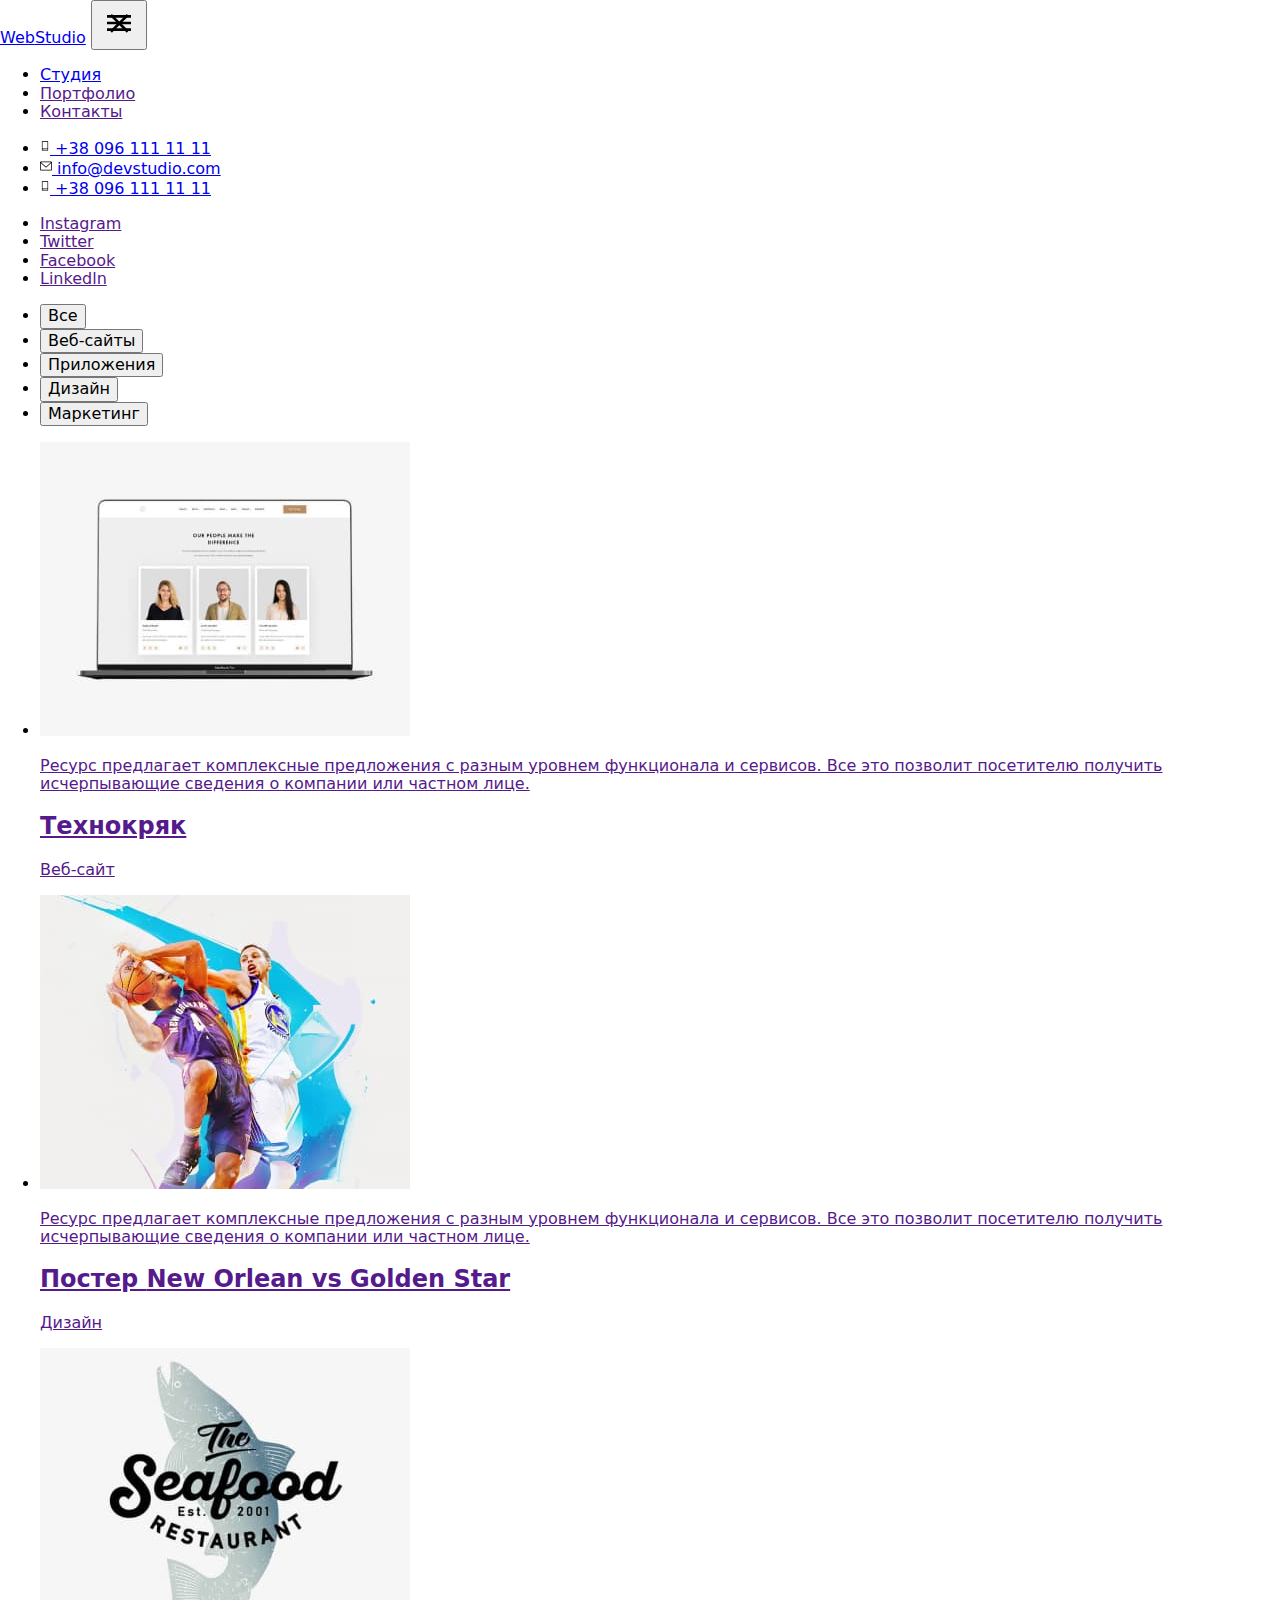
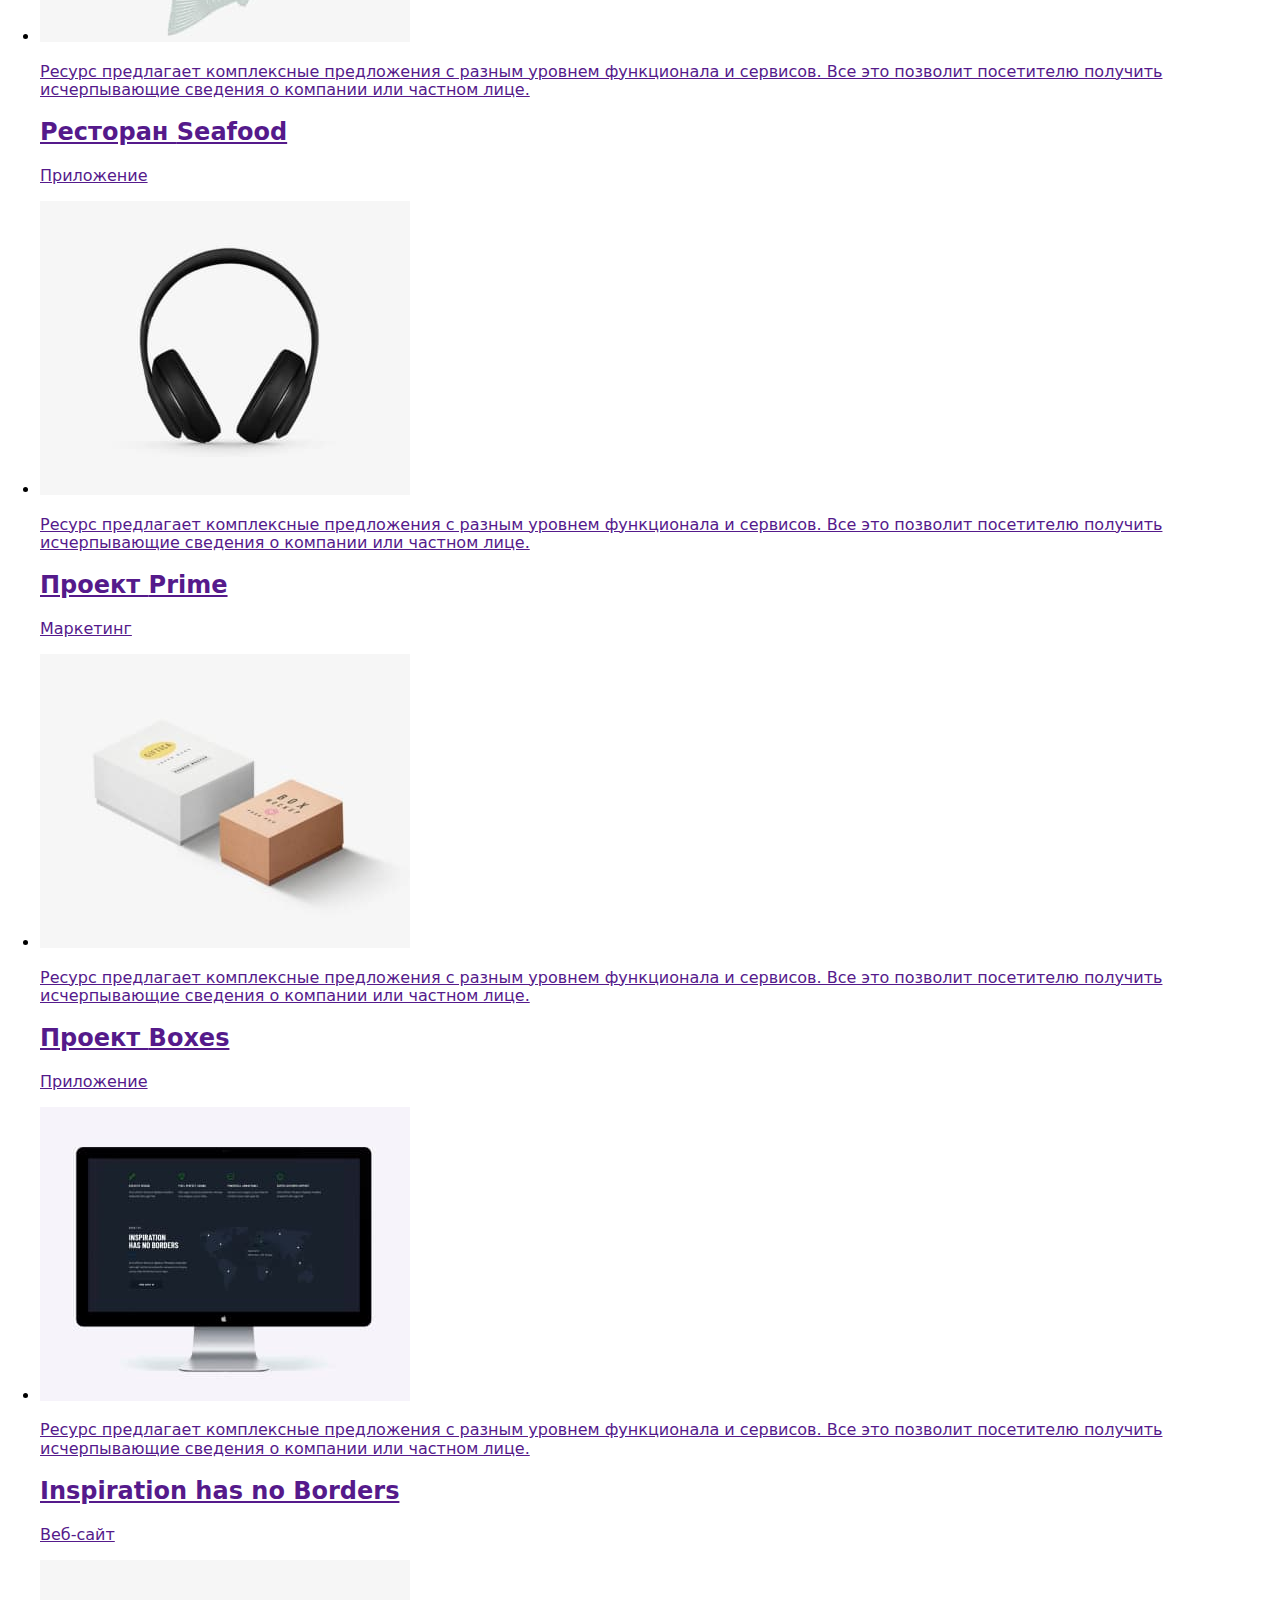
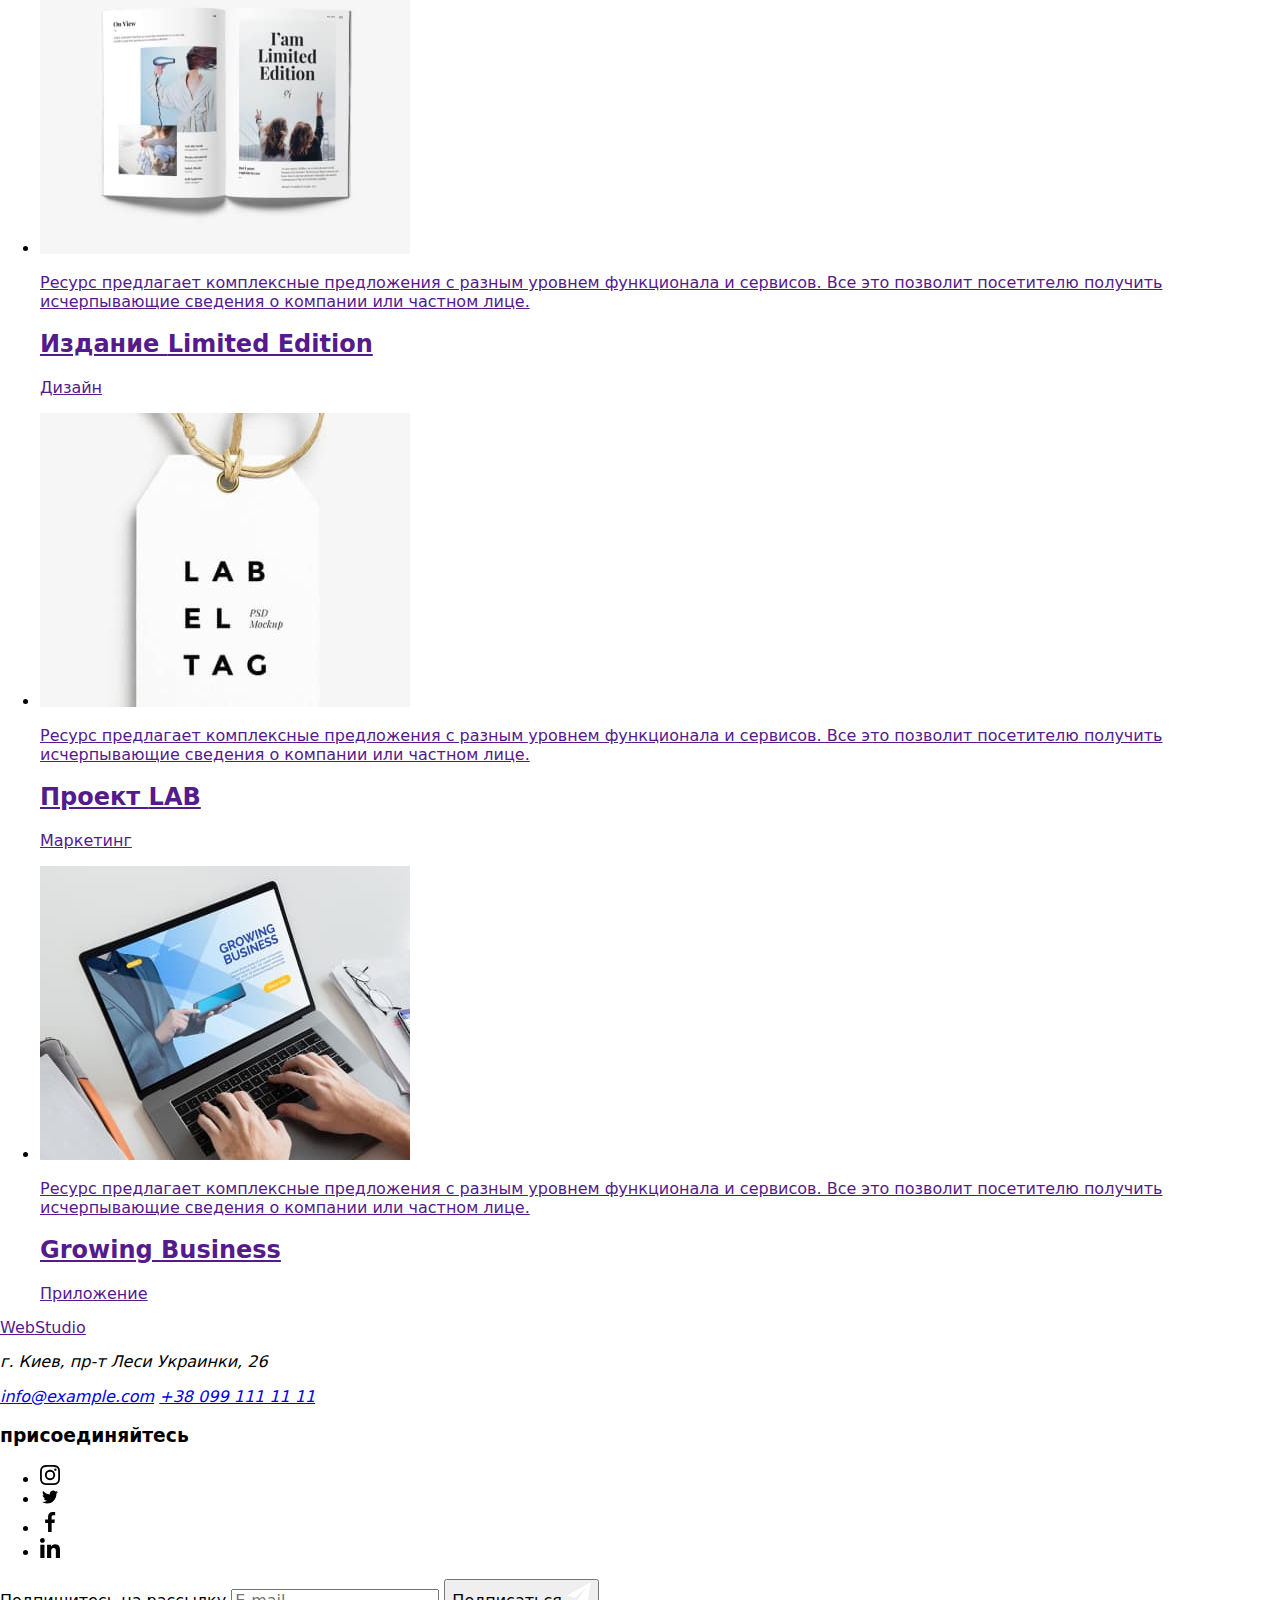
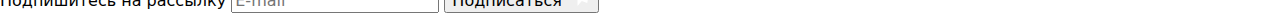
==== portfolio.html @ c349483f "Adaptive Sass" ====
<!DOCTYPE html>
    <html lang="ru">
    <head>
        <meta charset="UTF-8">
        <meta http-equiv="X-UA-Compatible" content="IE=edge">
        <meta name="viewport" content="width=device-width, initial-scale=1.0">
        <title>WebStudio</title>
        <link href="https://fonts.googleapis.com/css2?family=Raleway:wght@700&family=Roboto:wght@400;500;700;900&display=swap"
            rel="stylesheet">
        <link rel="stylesheet" href="https://cdnjs.cloudflare.com/ajax/libs/modern-normalize/1.1.0/modern-normalize.min.css">
        <link rel="stylesheet" href="./dist/css/main.min.css">
    </head>
    <body>
        <header class="header">
            <div class="container header__container">
                <div class="header__flex">
                    <a href="./index.html" class="logo link"><span class="logo__part">Web</span>Studio</a>
                    <button data-menu-button class="header__button" aria-expanded="false" aria-controls="header-menu">
                        <svg width=40 height="40">
                            <use class="header__menu-open" href="./images/symbol-defs-squoash.svg#menu-open"></use>
                            <use class="header__close-menu" href="./images/symbol-defs-squoash.svg#close-menu"></use>
                        </svg>
                    </button>
                </div>
                <div data-menu class="header__menu" id="header-menu">
                    <nav>
                        <ul class="site-nav list">
                            <li class="site-nav__item">
                                    <a href="./index.html" class="site-nav__link link ">Студия</a>
                            </li>
                            <li class="site-nav__item">
                                <div class="site-nav__current">
                                    <a href="" class="site-nav__link site-nav__link--current link">Портфолио</a>
                                </div>
                            </li>
                            <li class="site-nav__item"><a href="" class="site-nav__link link">Контакты</a>
                            </li>
                        </ul>
                    </nav>
                    <ul class="contacts-nav list">
                        <li class="contacts-nav__item">
                            <a href="tel:+380961111111" class="contacts-nav__tel link">
                                <svg width="10" height="16" class="contacts-nav__icon">
                                    <use href="./images/symbol-defs-squoash.svg#icon-smartphone"></use>
                                </svg>
                                +38 096 111 11 11</a>
                        </li>
                        <li class="contacts-nav__item">
                            <a href="mailto:info@devstudio.com" class="contacts-nav__link link">
                                <svg width="12" height="16" class="contacts-nav__icon">
                                    <use href="./images/symbol-defs-squoash.svg#icon-envelope"></use>
                                </svg>
                                info@devstudio.com</a>
                        </li>
                        <li class="contacts-nav__item">
                            <a href="tel:+380961111111" class="contacts-nav__link link">
                                <svg width="10" height="16" class="contacts-nav__icon">
                                    <use href="./images/symbol-defs-squoash.svg#icon-smartphone"></use>
                                </svg>
                                +38 096 111 11 11</a>
                        </li>
                    </ul>
                    <ul class="social-nav list">
                        <li class="social-nav__item">
                            <a class="social-nav__link link" href="">Instagram</a>
                        </li>
                        <li class="social-nav__item">
                            <a class="social-nav__link link" href="">Twitter</a>
                        </li>
                        <li class="social-nav__item">
                            <a class="social-nav__link link" href="">Facebook</a>
                        </li>
                        <li class="social-nav__item">
                            <a class="social-nav__link link" href="">Linkedln</a>
                        </li>
                    </ul>
        
                </div>
        
            </div>
        </header>
        <main class="section">
            <div class="container">
                <!-- <h1>Портфолио</h1> -->
                <ul class="portfolio-nav list">
                    <li class="portfolio-nav__item">
                        <button class="portfolio-nav__first-button" type="button">Все</button>
                    </li>
                    <li class="portfolio-nav__item"><button class="portfolio-nav__button" type="button">Веб-сайты</button></li>
                    <li class="portfolio-nav__item"><button class="portfolio-nav__button" type="button">Приложения</button></li>
                    <li class="portfolio-nav__item"><button class="portfolio-nav__button" type="button">Дизайн</button></li>
                    <li class="portfolio-nav__item"><button class="portfolio-nav__button" type="button">Маркетинг</button></li>
                </ul>
                <ul class="portfolio list">
                    <li class="portfolio__item">
                        <a href="" class="portfolio__link link">
                            <div class="portfolio__examples">
                                <div class="portfolio__thumb">    
                                    <img 
                                    class="portfolio__image"
                                    srcset="./images/jpg1.jpg 1x, ./images/potf1@2x.jpg 2x"
                                    src="./images/jpg1.jpg"   alt="Ноутбук з відкритим сайтом">                              
                                     <div class="portfolio__overlay">
                                        <p class="portfolio__overlay-text">Ресурс предлагает комплексные предложения с разным уровнем функционала и сервисов. Все это позволит посетителю получить исчерпывающие сведения о компании или частном лице.</p>
                                    </div>
                                </div>
                                <div class="portfolio__photo-card portfolio__photo-card--padding">
                                    <h2 class="portfolio__title">Технокряк</h2>
                                    <p class="portfolio__title-text">Веб-сайт</p>
                                </div>
                            </div>
                            
                        </a>
                    </li>
                    <li class="portfolio__item">
                        <a href="" class="portfolio__link link">
                            <div class="portfolio__examples">
                                <div class="portfolio__thumb">
                                    <img 
                                    class="portfolio__image" 
                                    srcset="./images/jpg2.jpg 1x, ./images/potf2@2x.jpg 2x"
                                    src="./images/jpg2.jpg"  alt="Гра в баскетбол">
                                    <div class="portfolio__overlay">
                                        <p class="portfolio__overlay-text">Ресурс предлагает комплексные предложения с разным уровнем функционала и сервисов. Все это позволит посетителю получить исчерпывающие сведения о компании или частном лице.</p>
                                    </div>
                                </div>
                                <div class="portfolio__photo-card">
                                    <h2 class="portfolio__title">Постер <span lang="en" class="title">New Orlean vs Golden Star</span></h2>
                                    <p class="portfolio__title-text">Дизайн</p>
                                    <!-- <p class="title-text">Текст після наведення на картинку</p> -->
                                </div>
                            </div>
                            
                        </a>
                    </li>
                    <li class="portfolio__item">
                        <a href="" class="portfolio__link link">
                            <div class="portfolio__examples">
                                <div class="portfolio__thumb">
                                    <img 
                                    class="portfolio__image" 
                                    srcset="./images/jpg3.jpg 1x, ./images/potf3@2x.jpg 2x"
                                    src="./images/jpg3.jpg"  alt="Лого фірми">
                                    <div class="portfolio__overlay">
                                        <p class="portfolio__overlay-text">Ресурс предлагает комплексные предложения с разным уровнем функционала и сервисов. Все это позволит посетителю получить исчерпывающие сведения о компании или частном лице.</p>
                                    </div>
                                </div>
                                <div class="portfolio__photo-card">
                                    <h2 class="portfolio__title">Ресторан <span lang="en" class="title">Seafood</span></h2>
                                    <p class="portfolio__title-text">Приложение</p>
                                    <!-- <p class="title-text">Текст після наведення на картинку</p> -->
                                </div> 
                            </div>
                            
                        </a>
                    </li>
                    <li class="portfolio__item">
                        <a href="" class="portfolio__link link">
                            <div class="portfolio__examples">
                                <div class="portfolio__thumb">
                                    <img 
                                    class="portfolio__image" 
                                    srcset="./images/jpg4.jpg 1x, ./images/potf4@2x.jpg 2x"
                                    src="./images/jpg4.jpg"  alt="Навушники">
                                    <div class="portfolio__overlay">
                                        <p class="portfolio__overlay-text">Ресурс предлагает комплексные предложения с разным уровнем функционала и сервисов. Все это позволит посетителю получить исчерпывающие сведения о компании или частном лице.</p>
                                    </div>
                                </div>
                                 <div class="portfolio__photo-card">
                                    <h2 class="portfolio__title">Проект <span lang="en" class="title">Prime</span></h2>
                                    <p class="portfolio__title-text">Маркетинг</p>
                                    <!-- <p class="title-text">Текст після наведення на картинку</p> -->
                                </div>
                            </div>
                            
                        </a>
                    </li>
                    <li class="portfolio__item">
                        <a href="" class="portfolio__link link">
                            <div class="portfolio__examples">
                                <div class="portfolio__thumb">
                                    <img 
                                    class="portfolio__image" 
                                    srcset="./images/jpg5.jpg 1x, ./images/potf5@2x.jpg 2x"
                                    src="./images/jpg5.jpg"  alt="Зображення коробок">
                                    <div class="portfolio__overlay">
                                        <p class="portfolio__overlay-text">Ресурс предлагает комплексные предложения с разным уровнем функционала и сервисов. Все это позволит посетителю получить исчерпывающие сведения о компании или частном лице.</p>
                                    </div>
                                </div>
                                <div class="portfolio__photo-card">
                                    <h2 class="portfolio__title">Проект <span lang="en" class="title">Boxes</span></h2>
                                    <p class="portfolio__title-text">Приложение</p>
                                    <!-- <p class="title-text">Текст після наведення на картинку</p> -->
                                </div>
                            </div>
                            
                        </a>
                    </li>
                    <li class="portfolio__item">
                        <a href="" class="portfolio__link link">
                            <div class="portfolio__examples">
                                <div class="portfolio__thumb">
                                    <img 
                                    class="portfolio__image" 
                                    srcset="./images/jpg6.jpg 1x, ./images/portf6@2x.jpg 2x"
                                    src="./images/jpg6.jpg"  alt="Монітор з відкритим сайтом">
                                    <div class="portfolio__overlay">
                                        <p class="portfolio__overlay-text">Ресурс предлагает комплексные предложения с разным уровнем функционала и сервисов. Все это позволит посетителю получить исчерпывающие сведения о компании или частном лице.</p>
                                    </div>
                                </div>
                                 <div class="portfolio__photo-card">
                                    <h2 lang="en" class="portfolio__title">Inspiration has no Borders</h2>
                                    <p class="portfolio__title-text">Веб-сайт</p>
                                    <!-- <p class="title-text">Текст після наведення на картинку</p> -->
                                </div>
                            </div>
                            
                        </a>
                    </li>
                    <li class="portfolio__item">
                        <a href="" class="portfolio__link link">
                            <div class="portfolio__examples">
                                <div class="portfolio__thumb">
                                    <img 
                                    class="portfolio__image" 
                                    srcset="./images/jpg7.jpg 1x, ./images/portf7@2x.jpg 2x"
                                    src="./images/jpg7.jpg"  alt="Відкритий журнал">
                                    <div class="portfolio__overlay">
                                        <p class="portfolio__overlay-text">Ресурс предлагает комплексные предложения с разным уровнем функционала и сервисов. Все это позволит посетителю получить исчерпывающие сведения о компании или частном лице.</p>
                                    </div>
                                </div>
                                <div class="portfolio__photo-card">
                                    <h2 class="portfolio__title">Издание <span lang="en" class="title">Limited Edition</span></h2>
                                    <p class="portfolio__title-text">Дизайн</p>
                                    <!-- <p class="title-text">Текст після наведення на картинку</p> -->
                                </div>
                            </div>
                            
                        </a>
                    </li>
                    <li class="portfolio__item">
                        <a href="" class="portfolio__link link">
                            <div class="portfolio__examples">
                                <div class="portfolio__thumb">
                                    <img 
                                    class="portfolio__image" 
                                    srcset="./images/jpg8.jpg 1x, ./images/portf8@2x.jpg 2x"
                                    src="./images/jpg8.jpg"  alt="Лейбл">
                                    <div class="portfolio__overlay">
                                        <p class="portfolio__overlay-text">Ресурс предлагает комплексные предложения с разным уровнем функционала и сервисов. Все это позволит посетителю получить исчерпывающие сведения о компании или частном лице.</p>
                                    </div>
                                </div>
                                <div class="portfolio__photo-card">
                                    <h2 class="portfolio__title">Проект <span lang="en" class="title">LAB</span></h2>
                                    <p class="portfolio__title-text">Маркетинг</p>
                                    <!-- <p class="title-text">Текст після наведення на картинку</p> -->
                                </div>
                            </div>
                        </a>
                    </li>
                    <li class="portfolio__item">
                    <a href="" class="portfolio__link link">
                        <div class="portfolio__examples">
                            <div class="portfolio__thumb">                                    
                                <img 
                                class="portfolio__image" 
                                srcset="./images/jpg9.jpg 1x, ./images/portf9@2x.jpg 2x"
                                src="./images/jpg9.jpg"  alt="Ноутбук з відкритим сайтом">
                                    <div class="portfolio__overlay">
                                        <p class="portfolio__overlay-text">Ресурс предлагает комплексные предложения с разным уровнем функционала и сервисов. Все это позволит посетителю получить исчерпывающие сведения 
                                            о компании или частном лице.</p>
                                    </div>
                            </div>
                            <div class="portfolio__photo-card">
                                <h2 lang="en" class="portfolio__title">Growing Business</h2>
                                <p class="portfolio__title-text">Приложение</p>
                                <!-- <p class="title-text">Текст після наведення на картинку</p> -->
                            </div>
                        </div>
                        
                    </a>
                    </li>
                </ul>
            </div>
        </main>
    <footer class="footer">
        <div class="footer__container container">
            <div class="footer__container-flex">
                <div class="footer__box">
                    <a href="" class="logo logo link"><span class="footer__logo-part">Web</span>Studio</a>
                    <address class="address">
                        <p class="address__city">г. Киев, пр-т Леси Украинки, 26</p>
                        <a href="mailto:" class="address__link link">info@example.com</a>
                        <a href="tel:+380991111111" class="address__link link">+38 099 111 11 11</a>
                    </address>
                </div>
                <div class="join">
                    <h3 class="join__title">присоединяйтесь</h3>
                    <ul class="join__list list">
                        <li class="join__item">
                            <a href="" class="join__link link">
                                <svg width="20" height="20" class="join__link-icon">
                                    <use href="./images/symbol-defs-squoash.svg#icon-instagram-2"></use>
                                </svg>
                            </a>
                        </li>
                        <li class="join__item">
                            <a href="" class="join__link link">
                                <svg width="20" height="16" class="join__link-icon">
                                    <use href="./images/symbol-defs-squoash.svg#icon-twitter-1"></use>
                                </svg>
                            </a>
                        </li>

                        <li class="join__item">
                            <a href="" class="join__link link">
                                <svg width="20" height="24" class="join__link-icon">
                                    <use href="./images/symbol-defs-squoash.svg#icon-facebook-1"></use>
                                </svg>
                            </a>
                        </li>

                        <li class="join__item">
                            <a href="" class="join__link link">
                                <svg width="20" height="20" class="join__link-icon">
                                    <use href="./images/symbol-defs-squoash.svg#icon-linkedin-1"></use>
                                </svg>
                            </a>
                    </ul>
                </div>
            </div>
            <form class="spam-form">
                <label class="spam-form__label">
                    Подпишитесь на рассылку
                    <input type="email" name="email" class="spam-form__input" placeholder="E-mail">
                </label>
                <button type="submit" class="spam-form__button button">Подписаться
                    <svg class="spam-form__icon-send" width="24" height="24">
                        <use href="./images/symbol-defs-squoash.svg#icon-send"></use>
                    </svg>
                </button>
            </form>
        </div>
    </footer>
    <script src="./js/modal.js"></script>
    <script src="./js/modal-menu.js"></script>
    </body>

    </html>
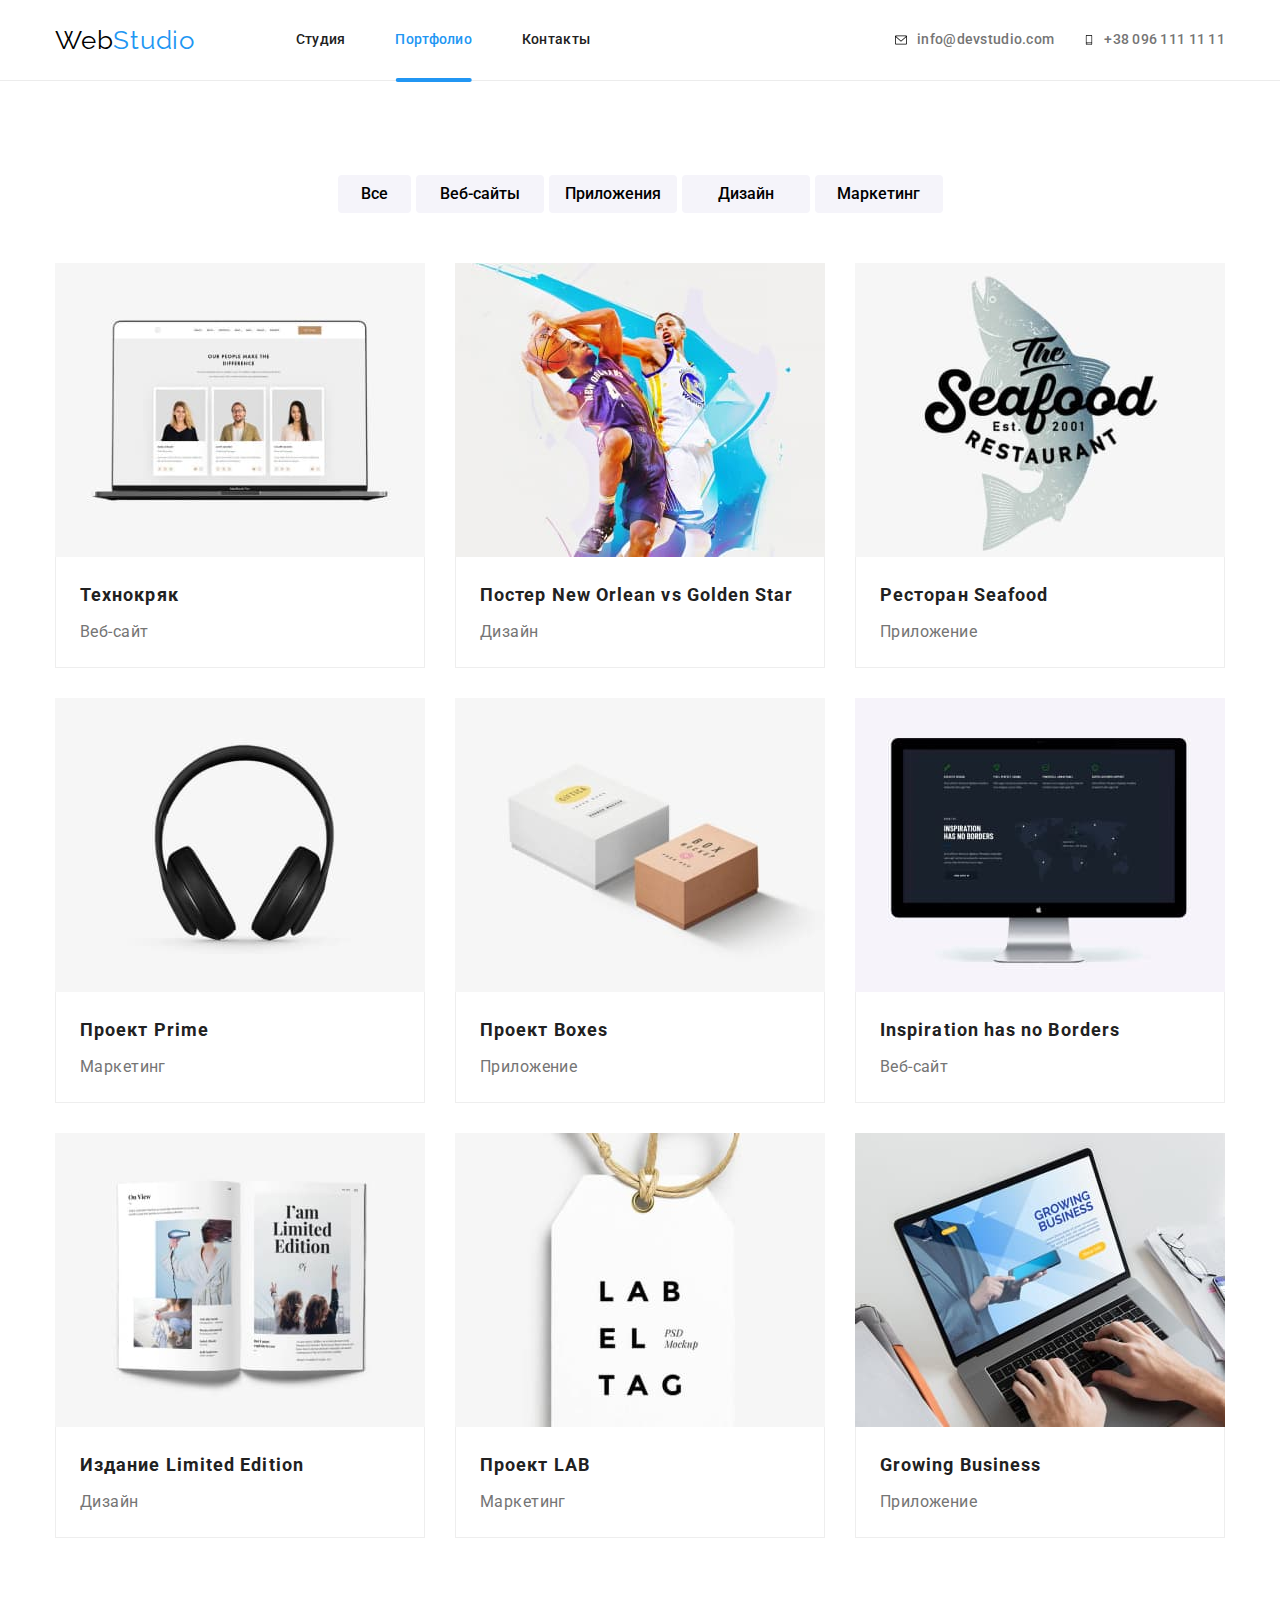
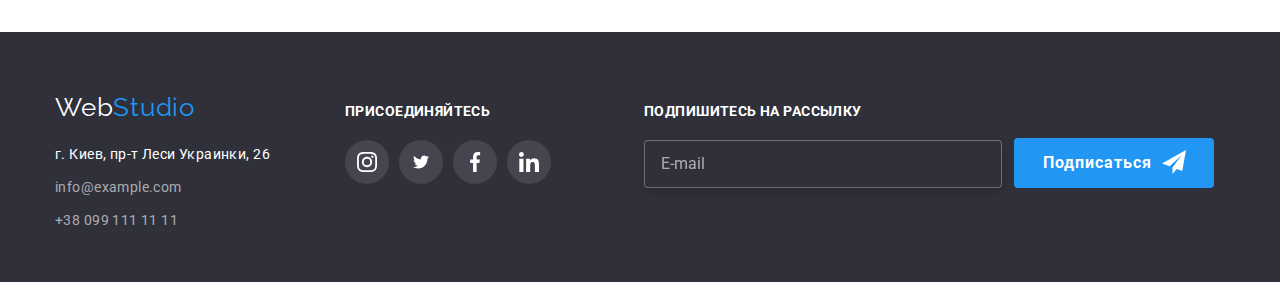
==== commit ceb33b2a: "j" ====
--- a/portfolio.html
+++ b/portfolio.html
@@ -8,7 +8,7 @@
         <link href="https://fonts.googleapis.com/css2?family=Raleway:wght@700&family=Roboto:wght@400;500;700;900&display=swap"
             rel="stylesheet">
         <link rel="stylesheet" href="https://cdnjs.cloudflare.com/ajax/libs/modern-normalize/1.1.0/modern-normalize.min.css">
-        <link rel="stylesheet" href="./dist/css/main.min.css">
+        <link rel="stylesheet" href="./css/main.min.css">
     </head>
     <body>
         <header class="header">
--- a/css/main.min.css
+++ b/css/main.min.css
@@ -0,0 +1 @@
+/*! modern-normalize v1.1.0 | MIT License | https://github.com/sindresorhus/modern-normalize */*,::before,::after{box-sizing:border-box}html{line-height:1.15;-webkit-text-size-adjust:100%;-moz-tab-size:4;-o-tab-size:4;tab-size:4}body{margin:0;font-family:system-ui,-apple-system,"Segoe UI",Roboto,Helvetica,Arial,sans-serif,"Apple Color Emoji","Segoe UI Emoji"}hr{height:0;color:inherit}abbr[title]{-webkit-text-decoration:underline dotted;text-decoration:underline dotted}b,strong{font-weight:bolder}code,kbd,samp,pre{font-family:ui-monospace,SFMono-Regular,Consolas,"Liberation Mono",Menlo,monospace;font-size:1em}small{font-size:80%}sub,sup{font-size:75%;line-height:0;position:relative;vertical-align:baseline}sub{bottom:-0.25em}sup{top:-0.5em}table{text-indent:0;border-color:inherit}button,input,optgroup,select,textarea{font-family:inherit;font-size:100%;line-height:1.15;margin:0}button,select{text-transform:none}button,[type=button],[type=reset],[type=submit]{-webkit-appearance:button}::-moz-focus-inner{border-style:none;padding:0}:-moz-focusring{outline:1px dotted ButtonText}:-moz-ui-invalid{box-shadow:none}legend{padding:0}progress{vertical-align:baseline}::-webkit-inner-spin-button,::-webkit-outer-spin-button{height:auto}[type=search]{-webkit-appearance:textfield;outline-offset:-2px}::-webkit-search-decoration{-webkit-appearance:none}::-webkit-file-upload-button{-webkit-appearance:button;font:inherit}summary{display:list-item}body{background-color:#fff;color:#212121;font-family:"Roboto",sans-serif;font-size:14px;line-height:1.14;letter-spacing:.03em}body.modal-open{overflow:hidden}img{max-width:100%;display:block;height:auto}.container{max-width:1200px;padding-left:15px;padding-right:15px;margin-left:auto;margin-right:auto}.section{margin-left:auto;margin-right:auto;padding-top:94px;padding-bottom:94px}h1,h2,h3,p,ul{margin:0;padding:0}.list{list-style:none}.link{display:block;text-decoration:none;transition:color 250ms cubic-bezier(0.4, 0, 0.2, 1),background-color 250ms cubic-bezier(0.4, 0, 0.2, 1)}.link:hover,.link:focus{color:#2196f3}.button{display:inline-block;font-weight:700;font-size:16px;line-height:1.88px;letter-spacing:.06em;height:50px;border:0;border-radius:4px;background-color:#2196f3;color:#fff;cursor:pointer;transition:background-color 250ms cubic-bezier(0.4, 0, 0.2, 1)}.button:hover,.button:focus{background-color:teal}.section-title{margin-bottom:50px;font-weight:700;font-size:36px;line-height:1.17;text-align:center}.logo,.logo__part{font-family:"Raleway",sans-serif;font-size:26px;line-height:1.19;letter-spacing:.03em;color:#000}.logo{color:#2196f3}.header{position:relative;border-bottom:1px solid #ececec;margin-left:auto;margin-right:auto}.header__button{display:none}.header__button.is-open .header__menu-open{display:none}.header__button.is-open .header__close-menu{display:block}.header__button .header__close-menu{display:none}.header__menu.is-open{display:block}.site-nav__link{color:inherit;font-weight:500;letter-spacing:.02em}.site-nav__link--current{color:#2196f3}.site-nav__current{position:relative}.contacts-nav__icon{display:none}.contacts-nav__link:hover .contacts-nav__icon,.contacts-nav__link:focus .contacts-nav__icon{fill:#2196f3}.contacts-nav__link{color:#757575;letter-spacing:.02em;font-weight:500}.social-nav__item{position:relative}.social-nav__item:not(:last-child){padding-right:10px}.social-nav__item:not(:first-child){padding-left:10px}.social-nav__item:not(:last-child)::after{content:"";display:block;position:absolute;top:-2px;right:0;height:22px;width:1px;background-color:rgba(33,33,33,.2)}.social-nav__link{font-weight:500;font-size:18px;line-height:1.22;letter-spacing:.02em;color:#2196f3;cursor:pointer}.hero{background-color:#2f303a;background-image:linear-gradient(to right, rgba(47, 48, 58, 0.4), rgba(47, 48, 58, 0.4)),url(/images/Header-mob.jpg);background-repeat:no-repeat;background-size:cover;text-align:center;max-width:1600px}@media(min-device-pixel-ratio: 2),(-webkit-min-device-pixel-ratio: 2),(min-resolution: 192dpi),(min-resolution: 2dppx){.hero{background-image:linear-gradient(to right, rgba(47, 48, 58, 0.4), rgba(47, 48, 58, 0.4)),url(/images/Header-mob@2x.jpg)}}@media screen and (min-width: 481px){.hero{background-image:linear-gradient(to right, rgba(47, 48, 58, 0.4), rgba(47, 48, 58, 0.4)),url(/images/Header-tab.jpg)}}@media screen and (min-width: 481px)and (min-device-pixel-ratio: 2),screen and (min-width: 481px)and (-webkit-min-device-pixel-ratio: 2),screen and (min-width: 481px)and (min-resolution: 192dpi),screen and (min-width: 481px)and (min-resolution: 2dppx){.hero{background-image:linear-gradient(to right, rgba(47, 48, 58, 0.4), rgba(47, 48, 58, 0.4)),url(/images/Header-tab@2x.jpg)}}@media screen and (min-width: 1200px){.hero{background-image:linear-gradient(to right, rgba(47, 48, 58, 0.4), rgba(47, 48, 58, 0.4)),url(/images/header-pc.jpg)}}@media screen and (min-width: 1200px)and (min-device-pixel-ratio: 2),screen and (min-width: 1200px)and (-webkit-min-device-pixel-ratio: 2),screen and (min-width: 1200px)and (min-resolution: 192dpi),screen and (min-width: 1200px)and (min-resolution: 2dppx){.hero{background-image:linear-gradient(to right, rgba(47, 48, 58, 0.4), rgba(47, 48, 58, 0.4)),url(/images/headep-pc@2x.jpg)}}.hero__title{font-weight:900;font-size:44px;line-height:1.36;letter-spacing:.06em;text-transform:uppercase;text-align:center;color:#fff;margin-bottom:30px}.hero__button{padding:10px 32px}.backdrop{position:fixed;top:0;bottom:0;width:100vw;height:100vh;background-color:rgba(0,0,0,.2);transform:scale(1);transition-property:transform;transition-duration:500ms;transition-timing-function:cubic-bezier(0.4, 0, 0.2, 1);transition-delay:50ms}.is-hidden{opacity:0;pointer-events:none;transform:scale(0);transition-property:transform,opacity;transition-duration:500ms,1ms;transition-timing-function:cubic-bezier(0.4, 0, 0.2, 1),linear;transition-delay:50ms,430ms}.modal{position:absolute;top:50%;left:50%;transform:translate(-50%, -50%);background:#fff;box-shadow:0px 1px 3px rgba(0,0,0,.12),0px 1px 1px rgba(0,0,0,.14),0px 2px 1px rgba(0,0,0,.2);border-radius:4px;padding:60px 40px 60px 40px;z-index:1000}.modal__close-button{display:flex;justify-content:center;align-items:center;position:absolute;right:8px;top:8px;width:30px;height:30px;background:#fff;border:1px solid rgba(0,0,0,.1);border-radius:50%;transition:fill 250ms cubic-bezier(0.4, 0, 0.2, 1)}.modal__title{display:block;font-weight:700;font-size:20px;line-height:1.15;text-align:center;margin-bottom:30px}.form__label:not(:last-child){position:relative;display:block;margin-bottom:28px}.form__label:nth-child(3){margin-bottom:10px}.form__label:nth-child(4){margin-bottom:20px}.form__input{display:block;width:100%;border:1px solid rgba(33,33,33,.2);border-radius:4px;padding:11px 13px 11px 42px;transition:border-color 250ms cubic-bezier(0.4, 0, 0.2, 1)}.form__text{position:absolute;top:50%;left:0;font-size:12px;line-height:1.17;letter-spacing:.01em;margin-left:42px;color:#757575;outline:none;transform:translateY(-50%);transition:transform 250ms cubic-bezier(0.4, 0, 0.2, 1)}.form__textarea{resize:none;width:100%;padding:12px 16px 12px 16px;border:1px solid rgba(33,33,33,.2);border-radius:4px;height:120px;outline:none;transition:border-color 250ms cubic-bezier(0.4, 0, 0.2, 1)}.form__input:hover,.form__input:focus,.form__textarea:hover,.form__textarea:focus{border-color:#2196f3;outline:none}.form__label:hover .form__icon,.form__label:focus .form__icon{fill:#2196f3}.form__input:not(:-moz-placeholder-shown)~.form__text{transform:translateY(-40px)}.form__input:not(:-ms-input-placeholder)~.form__text{transform:translateY(-40px)}.form__input:not(:placeholder-shown)~.form__text,.form__label:hover .form__text{transform:translateY(-40px)}.form__icon{position:absolute;top:50%;left:0;transform:translateY(-50%);margin-left:15px}.form__comment-text{display:block;font-size:12px;line-height:1.17;letter-spacing:.01em;color:#757575;margin-bottom:4px}.form__mail-consent{display:flex;justify-content:center;align-items:center}.form__consent-text{line-height:1.71;color:#757575;margin-left:8px}.form__link{color:#2196f3}.form__checkbox{position:absolute;width:1px;height:1px;overflow:hidden;clip:rect(0 0 0 0)}.form__checkbox:checked~.form__icon-rectangle{display:none}.form__icon-check{display:none;pointer-events:none}.form__checkbox:checked~.form__icon-check{display:block}.modal__send-button{display:block;padding:10px 55px 10px 56px;margin-top:30px;margin-left:auto;margin-right:auto}.modal__close-button:hover,.modal__close-button:focus{fill:#2196f3}.peculiarities{display:block}.feature__box{display:flex;justify-content:center;align-items:center;background-color:#f5f4fa;height:120px;margin-bottom:30px;border-radius:4px}.feature__title{font-size:14px;font-weight:700;text-transform:uppercase;margin-bottom:10px}.feature__text{line-height:1.71;color:#757575}.works{display:none}.works__list{display:flex;justify-content:space-between;align-items:center}.works__thumb{position:relative}.works__overlay{position:absolute;bottom:0;left:0;width:100%;background-color:rgba(47,48,58,.8);padding-top:27px;padding-bottom:27px;font-weight:700;font-size:14px;text-align:center;text-transform:uppercase;color:#fff}.team{background-color:#f5f4fa}.team__list{display:block}.employee{width:100%;padding-bottom:24px;background-color:#fff;box-shadow:0px 1px 3px rgba(0,0,0,.12),0px 1px 1px rgba(0,0,0,.14),0px 2px 1px rgba(0,0,0,.2);border-radius:0px 0px 4px 4px}.employee__name{font-weight:500;font-size:16px;line-height:1.19;text-align:center;margin-top:30px;margin-bottom:10px}.employee__position{font-size:16px;line-height:1.19;text-align:center;color:#757575;margin-bottom:16px}.employee__social-media{display:flex;justify-content:center;align-items:center}.employee__list-item:not(:last-child){margin-right:10px}.employee__link,.join__link{display:flex;justify-content:center;align-items:center;width:44px;height:44px;border-radius:50%}.employee__link:hover,.join__link:hover{background-color:#2196f3}.employee__link:hover .employee__link-icon,.join__link:hover .employee__link-icon{fill:#fff}.employee__link:focus,.join__link:focus{background-color:#2196f3}.employee__link:focus .employee__link-icon,.join__link:focus .employee__link-icon{fill:#fff}.employee__link-icon{fill:#afb1b8}.clients{display:flex;justify-content:center;gap:30px}.clients__link{height:92px;border:1px solid #afb1b8;border-radius:4px;display:flex;justify-content:center;align-items:center;transition:border-color 250ms cubic-bezier(0.4, 0, 0.2, 1)}.clients__link:hover{border:1px solid #2196f3}.clients__link:hover .clients__link-icon{fill:#2196f3}.clients__link:focus{border:1px solid #2196f3}.clients__link-icon{fill:#afb1b8;transition:fill 250ms cubic-bezier(0.4, 0, 0.2, 1)}.portfolio-nav{display:flex;justify-content:center}.portfolio-nav__item:not(:last-child){margin-right:5px}.portfolio-nav__button,.portfolio-nav__first-button{min-width:128px;height:38px;border-radius:4px;font-weight:500;font-size:16px;line-height:1.63px;background:#f5f4fa;border:none;cursor:pointer;transition:background-color 250ms cubic-bezier(0.4, 0, 0.2, 1),color 250ms cubic-bezier(0.4, 0, 0.2, 1),box-shadow 250ms cubic-bezier(0.4, 0, 0.2, 1)}.portfolio-nav__first-button{min-width:73px}.portfolio-nav__button:hover,.portfolio-nav__first-button:hover,.portfolio-nav__button:focus,.portfolio-nav__first-button:focus{background-color:#2196f3;color:#fff;box-shadow:0px 3px 1px rgba(0,0,0,.1),0px 1px 2px rgba(0,0,0,.08),0px 2px 2px rgba(0,0,0,.12)}.portfolio__photo-card{border-left:1px solid #eee;border-right:1px solid #eee;border-bottom:1px solid #eee;padding:20px 24px}.portfolio__examples{transition:box-shadow 250ms cubic-bezier(0.4, 0, 0.2, 1)}.portfolio__examples:hover,.portfolio__examples:focus{box-shadow:0px 1px 1px rgba(0,0,0,.12),0px 4px 4px rgba(0,0,0,.06),1px 4px 6px rgba(0,0,0,.16)}.portfolio__thumb{position:relative;overflow:hidden}.portfolio__image{width:100%}.portfolio__overlay{position:absolute;bottom:0;left:0;width:100%;height:100%;background-color:rgba(33,150,243,.9);transform:translateY(101%);transition:transform 250ms cubic-bezier(0.4, 0, 0.2, 1)}.portfolio__examples:hover .portfolio__overlay,.portfolio__examples:focus .portfolio__overlay{transform:translateY(0);transition:transform 250ms cubic-bezier(0.4, 0, 0.2, 1)}.portfolio__overlay-text{font-size:18px;line-height:1.56;color:#fff;padding:63px 24px}.portfolio__title{color:#212121;font-weight:700;font-size:18px;line-height:2;letter-spacing:.06em}.portfolio__title-text{font-size:16px;line-height:1.88;color:#757575;margin-top:4px}.footer{background-color:#2f303a;margin-left:auto;margin-right:auto}.footer__logo-part{color:#fff}.address{margin-top:20px}.address__city{color:#fff;margin-bottom:9px;font-style:normal;line-height:1.71}.address__link{font-style:normal;line-height:1.71;color:rgba(255,255,255,.6)}.address__link:not(:last-child){margin-bottom:9px}.join__title,.spam-form__label{font-size:14px;font-weight:700;text-transform:uppercase;color:#fff}.join__title{margin-bottom:20px}.join__list{display:flex;justify-content:center}.join__link{background-color:rgba(255,255,255,.1)}.join__link-icon{fill:#fff}.join__item:not(:last-child){margin-right:10px}.spam-form__input{display:block;margin-top:20px;padding:15px 16px 15px 16px;border-style:none;border:1px solid rgba(255,255,255,.3);filter:drop-shadow(0px 4px 4px rgba(0, 0, 0, 0.15));border-radius:4px;background-color:#2f303a !important;outline:none}.spam-form__input:focus{color:var(--background-color)}.spam-form__input::-moz-placeholder{font-size:16px;line-height:1.25;color:rgba(255,255,255,.6)}.spam-form__input:-ms-input-placeholder{font-size:16px;line-height:1.25;color:rgba(255,255,255,.6)}.spam-form__input::placeholder{font-size:16px;line-height:1.25;color:rgba(255,255,255,.6)}.spam-form__button{position:relative;padding:10px 62px 10px 29px;margin-left:12px;align-self:flex-end}.spam-form__icon-send{position:absolute;margin-left:10px;top:center;transform:translateY(-50%)}@media screen and (max-width: 768px){.section{padding-top:60px;padding-bottom:60px}.form__consent-text{font-size:12px}}@media screen and (min-width: 481px){.header__container{display:flex;justify-content:space-between;align-items:center;padding-top:21px;padding-bottom:21px}.header__menu{display:flex;justify-content:space-between;align-items:center}.site-nav__item+.site-nav__item{display:flex;margin-left:50px}.site-nav__link--current::after{position:absolute;bottom:-34px;left:50%;content:"";width:100%;height:4px;border-radius:2px;background-color:#2196f3;transform:translate(-50%)}.contacts-nav{margin-left:84px}.contacts-nav__item:nth-child(1){display:none}.contacts-nav__icon{display:block;margin-right:10px;fill:get-color("text");transition:fill 250ms cubic-bezier(0.4, 0, 0.2, 1)}.contacts-nav__link{display:flex;justify-content:flex-start;align-items:center}.social-nav{display:none}.site-nav{display:flex;justify-content:space-between}.peculiarities{display:flex;align-items:flex-start;gap:30px}.peculiarities__item{flex-basis:calc((100% - 30px)/2)}.team__list{display:flex;justify-content:flex-start;align-items:center;gap:30px}.team__list-item{flex-basis:calc((100% - 30px)/2)}.clients__item{flex-basis:calc((100% - 60px)/3)}.footer__container-flex{display:flex;justify-content:center;align-items:flex-start}.join{padding-top:5px;margin-left:165px}.portfolio{display:flex;flex-wrap:wrap;gap:30px}.portfolio__item{flex-basis:calc((100% - 30px)/2)}}@media screen and (min-width: 481px)and (max-width: 1199px){.contacts-nav__item:not(:last-child){margin-bottom:10px}.portfolio__photo-card--padding{padding-bottom:56px}.spam-form{padding-left:166px;padding-right:152px}.modal{width:450px}}@media screen and (max-width: 1199px){.hero{padding-top:118px;padding-bottom:118px}.peculiarities{flex-wrap:wrap}.team__list{flex-wrap:wrap}.clients{flex-wrap:wrap}.footer{text-align:center;padding-top:60px;padding-bottom:60px}.spam-form{margin-top:60px}.spam-form__input{width:100%;margin-bottom:20px}}@media screen and (max-width: 480px){.header__flex{display:flex;justify-content:space-between;align-items:center;padding-top:16px;padding-bottom:16px}.header__menu{position:fixed;top:0;left:0;width:100vw;height:100vh;background-color:#c2e5e4;padding-left:40px;padding-top:48px;padding-bottom:48px;font-size:40px;font-weight:500;z-index:5;display:none}.header__button{display:block;height:-webkit-max-content;height:-moz-max-content;height:max-content;padding:0;margin:0;border:none;background-color:rgba(0,0,0,0);z-index:10}.site-nav__item:not(:last-child){margin-bottom:32px}.contacts-nav{margin-top:302px}.contacts-nav__tel{font-weight:500;font-size:34px;line-height:1.18;letter-spacing:.02em;color:#2196f3;margin-bottom:32px}.contacts-nav__link{font-size:24px;line-height:1.17;letter-spacing:.02em}.contacts-nav__item:nth-child(3){display:none}.social-nav{display:flex;justify-content:flex-start;align-items:center;margin-top:64px}.hero__title{font-weight:900;font-size:26px;line-height:1.36;letter-spacing:.06em;text-transform:uppercase;text-align:center;color:#fff;margin-bottom:30px}.hero__button{padding:10px 32px}.peculiarities__item:not(:last-child){margin-bottom:30px}.employee{width:100%;padding-bottom:24px}.team__list-item:not(:last-child){margin-bottom:30px}.clients__item{border-color:#db7093;flex-basis:calc((100% - 30px)/2)}.modal{width:calc(100% - 30px)}.footer__container{padding-left:15px;padding-right:15px}.join{margin-top:60px}.portfolio-nav{flex-wrap:wrap;justify-content:flex-start;row-gap:15px;margin-bottom:40px}.portfolio__item:not(:first-child){margin-top:30px}}@media screen and (min-width: 481px){.social-nav{display:none}.portfolio-nav{margin-bottom:30px}}@media screen and (min-width: 1200px){.header__container{padding-top:25px;padding-bottom:24px}.contacts-nav{display:flex;margin-left:305px}.works{display:block;margin-top:94px}.contacts-nav__item:not(:last-child){margin-right:30px}.hero{padding-top:200px;padding-bottom:200px}.footer__container{display:flex}.footer__box{padding-top:60px}.join{margin-left:75px;padding-top:72px}.spam-form{display:flex;justify-content:space-between;align-items:flex-end;margin-left:93px;padding-top:72px;padding-bottom:94px}.spam-form__input{width:358px}.portfolio-nav{margin-bottom:50px}.portfolio__item{flex-basis:calc((100% - 60px)/3)}}/*# sourceMappingURL=main.min.css.map */